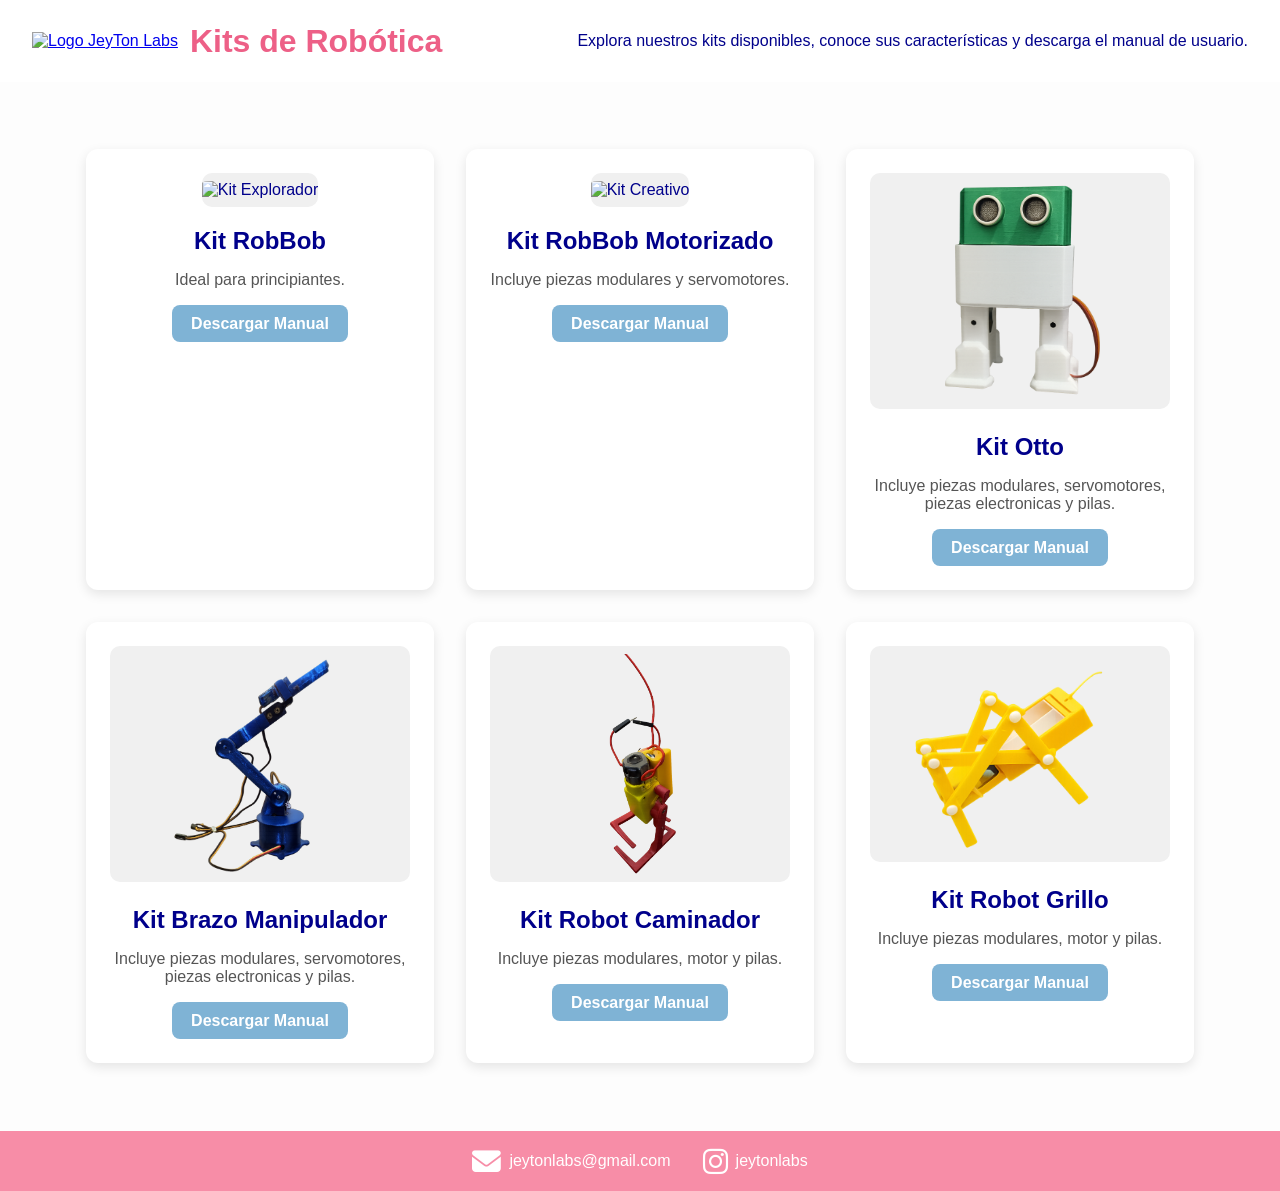
==== kits-robotica.html @ b6b12df7 "cambios-generales" ====
<!DOCTYPE html>
<html lang="es">
<head>
  <meta charset="UTF-8">
  <meta name="viewport" content="width=device-width, initial-scale=1.0">
  <title>Kits de Robótica | JeyTon Labs</title>
  <link rel="stylesheet" href="css/main.css"> <!-- Asegúrate de que esta hoja mantenga el estilo principal -->
  <link rel="stylesheet" href="css/estilo_kits.css">
  <link rel="stylesheet" href="https://cdnjs.cloudflare.com/ajax/libs/font-awesome/6.4.0/css/all.min.css">
</head>

<body>
  <header  class="jeyton-header">
    <div class="logo-container">
    <a href="index.html" >
    <img src="imgs/logo_web.png" alt="Logo JeyTon Labs" class="logo-header" /></a>
    <h1>Kits de Robótica</h1>
    </div>
    <p>Explora nuestros kits disponibles, conoce sus características y descarga el manual de usuario.</p>
  </header>

  <section class="kits-listado">
    <div class="kit-card">
      <img src="imgs/robbob.png" alt="Kit Explorador">
      <h2>Kit RobBob</h2>
      <p>Ideal para principiantes.</p>
      <!--<ul>
        <li>Sensor ultrasónico</li>
        <li>Motor DC</li>
        <li>Placa programable</li>
      </ul>-->
      <a href="manuales/Manual-RobBob.pdf" class="btn-descarga" target="_blank">Descargar Manual</a>
    </div>

    <div class="kit-card">
      <img src="imgs/robbob2.png" alt="Kit Creativo">
      <h2>Kit RobBob Motorizado</h2>
      <p>Incluye piezas modulares y servomotores.</p>
      <!--<ul>
        <li>Servomotores</li>
        <li>Plataforma 3D impresa</li>
        <li>Guía de programación</li>
      </ul>-->
      <a href="manuales/Manual RobBob Motores.pdf" class="btn-descarga" target="_blank">Descargar Manual</a>
    </div>

    <div class="kit-card">
      <img src="imgs/otto.png" alt="Kit Creativo">
      <h2>Kit Otto</h2>
      <p>Incluye piezas modulares, servomotores, piezas electronicas y pilas.</p>
      <!--<ul>
        <li>Servomotores</li>
        <li>Plataforma 3D impresa</li>
        <li>Guía de programación</li>
      </ul>-->
      <a href="manuales/mantenimiento.pdf" class="btn-descarga" target="_blank">Descargar Manual</a>
    </div>

    <div class="kit-card">
      <img src="imgs/brazo.png" alt="Kit Creativo">
      <h2>Kit Brazo Manipulador</h2>
      <p>Incluye piezas modulares, servomotores, piezas electronicas y pilas.</p>
      <!--<ul>
        <li>Servomotores</li>
        <li>Plataforma 3D impresa</li>
        <li>Guía de programación</li>
      </ul>-->
      <a href="manuales/mantenimiento-general.pdf" class="btn-descarga" target="_blank">Descargar Manual</a>
    </div>

    <div class="kit-card">
      <img src="imgs/caminador.png" alt="Kit Creativo">
      <h2>Kit Robot Caminador</h2>
      <p>Incluye piezas modulares, motor y pilas.</p>
      <!--<ul>
        <li>Servomotores</li>
        <li>Plataforma 3D impresa</li>
        <li>Guía de programación</li>
      </ul>-->
      <a href="manuales/Manual Caminador.pdf" class="btn-descarga" target="_blank">Descargar Manual</a>
    </div>

    <div class="kit-card">
      <img src="imgs/grillo.png" alt="Kit Creativo">
      <h2>Kit Robot Grillo</h2>
      <p>Incluye piezas modulares, motor y pilas.</p>
      <!--<ul>
        <li>Servomotores</li>
        <li>Plataforma 3D impresa</li>
        <li>Guía de programación</li>
      </ul>-->
      <a href="manuales/Manual Grillo.pdf" class="btn-descarga" target="_blank">Descargar Manual</a>
    </div>

    <!-- Puedes duplicar este bloque para más kits -->
  </section>

  <footer class="footer">
  <div class="social-icons">
    <a href="mailto:jeytonlabs@gmail.com" class="icono">
      <i class="fas fa-envelope"></i>
      <span>jeytonlabs@gmail.com</span>
    </a>
    <a href="https://www.instagram.com/jeytonlabs" target="_blank" class="icono">
      <i class="fab fa-instagram"></i>
      <span>jeytonlabs</span>
    </a>
  </div>
</footer>

</body>
</html>
---- css/main.css ----
@import url('https://fonts.googleapis.com/css2?family=Orbitron:wght@500;700&family=Roboto:wght@400;500&display=swap');
    body {
      font-family: 'Poppins', sans-serif;
      margin: 0;
      background-color: #fdfdfd;
      color: darkblue;
    }
    header {
      background-color: #F78DA7;
      padding: 1rem 2rem;
      display: flex;
      justify-content: space-between;
      align-items: center;
    }

    header h1 {
      color: #fff;
      margin: 0;
    }
    nav a {
      margin: 0 1rem;
      color: #fff;
      text-decoration: none;
      font-weight: 600;
    }

    /*Para responsivo*/
    .site-header {
      display: flex;
      justify-content: space-between;
      align-items: center;
      background-color: #fff;
      padding: 1rem 2rem;
      box-shadow: 0 2px 8px rgba(0,0,0,0.05);
      position: relative;
    }

    .nav-menu ul {
      display: flex;
      gap: 2rem;
      list-style: none;
      margin: 0;
      padding: 0;
    }

    .nav-menu a {
      text-decoration: none;
      color: #1a1a1a;
      font-weight: 500;
    }

    .menu-toggle {
      display: none;
      font-size: 1.8rem;
      background: none;
      border: none;
      color: #0077cc;
      cursor: pointer;
    }

    /* Estilos para móviles */
    @media (max-width: 1000px) {
      .nav-menu {
        position: absolute;
        top: 100%;
        right: 0;
        background-color: #fff;
        width: 100%;
        display: none;
        flex-direction: column;
        box-shadow: 0 4px 12px rgba(0,0,0,0.1);
      }

      .nav-menu ul {
        flex-direction: column;
        gap: 1rem;
        padding: 1rem;
      }

      .menu-toggle {
        display: block;
      }

      .nav-menu.active {
        display: flex;
      }
    }
    /*Para responsivo*/
    
    .inicio {
      display: flex;
      justify-content: center;
      align-items: center;
      background-color: #fff;
      margin-top: 5rem;
    }

    .texto-inicio h2 {
      font-family: 'Orbitron', sans-serif;
      font-size: 4rem;
      color: darkblue;
      margin-bottom: 1rem;
    }

    .texto-inicio p {
      font-family: 'Orbitron', sans-serif;
      font-size: 1.5rem;
      color: darkblue;
    }

    .imagen-inicio{
      display: flex;
      justify-content: center;
      align-items: center;
      background-color: #ffffff; /* Fondo blanco o el que prefieras */
    }

    .imagen-inicio img{
      max-width: 350px;
      width: 100%;
      height: auto;
    }

    .section {
      padding: 2rem;
    }
    .section h2 {
      color: #F78DA7;
    }
    .products, .services {
      display: grid;
      grid-template-columns: repeat(auto-fit, minmax(180px, 1fr));
      gap: 1.5rem;
      margin-top: 1rem;
    }

    .products a{
      text-decoration: none;
    }

    .products a:hover {
      color:  #F78DA7; /* cambia el color al pasar el cursor */
    }

    .card {
      background-color: #fff;
      border: 2px solid #F78DA7;
      border-radius: 10px;
      padding: 1rem;
      text-align: center;
    }
    .card img {
      max-width: 150px;
      margin-bottom: 0.5rem;
      height: 120px;
      object-fit: contain;
    }
    .button {
      display: inline-block;
      margin-top: 1rem;
      padding: 0.75rem 1.5rem;
      background-color: #7FB3D5;
      color: #fff;
      border: none;
      border-radius: 5px;
      text-decoration: none;
      font-weight: 600;
      min-width: 200px;
      text-align: center;
      align-items: center; 
    }

    .contenedor-boton {
      display: flex;
      justify-content: center;   /* Centra horizontalmente */
      align-items: center;       /* Centra verticalmente */
      height: 100px;             /* Ajusta según el alto que necesites */
      background-color: #fff; /* Opcional: fondo claro */
    }

    .boton-inspeccion {
      display: inline-block;
      margin-top: 1rem;
      padding: 0.75rem 1.5rem;
      background-color: #7FB3D5;
      color: #fff;
      border: none;
      border-radius: 5px;
      text-decoration: none;
      font-weight: 600;
      min-width: 100px;
      text-align: center;
      align-items: center; 
    }

    .manual {
      display: flex;
      align-items: center;
      gap: 2rem;
      margin-top: 2rem;
    }
    .manual img {
      max-width: 150px;
      object-fit: contain;
    }

    .logo-container {
      display: flex;
      align-items: center;
      gap: 0.75rem;
    }

    .logo-header {
      height: 120px;
      width: auto;
    }

    .logo-text {
      font-size: 2rem;
      margin: 0;
      font-family: 'Poppins', sans-serif;
    }

    .jeyton-header {
      display: flex;
      justify-content: space-between;
      align-items: center;
      padding: 1rem 2rem;
      background-color: #ffffff;
    }

    .jeyton {
      color: #4A90E2; /* Azul pastel */
      font-weight: 600;
    }

    .labs {
      color: #ED6087; /* Rosa coral */
      font-weight: 600;
    }

    .contenedor-imagen {
      display: flex;
      justify-content: center; /* Centra horizontalmente */
      align-items: center;     /* Centra verticalmente */
      background-color: #fff;  /* Opcional: fondo blanco */
    }

    .contenedor-imagen img {
      max-width: 250px;
      margin-bottom: 0rem;
      height: auto;
      object-fit: contain;
    }

    .nav-menu a {
      margin-left: 1.5rem;
      text-decoration: none;
      color: darkblue;
      font-weight: 550;
      font-size: 1.5rem;
      font-family: 'Poppins', sans-serif;
      transition: color 0.3s ease;
    }

    .nav-menu a:hover {
      color: #ED6087;
    }

    header h1 {
      font-size: 2rem;
      margin: 0;
    }

    footer {
      background-color: #F78DA7;
      color: #fff;
      text-align: center;
      padding: 1rem 0;
      margin-top: 0rem;
    }

    .social-icons {
      display: flex;
      justify-content: center;
      gap: 2rem;
    }

    .icono {
      color: #fff;
      font-size: 1rem;
      text-decoration: none;
      display: flex;
      align-items: center;
      gap: 0.5rem;
      transition: color 0.3s ease;
    }

    .icono:hover {
      color: #ED6087;
    }

    .icono i {
      font-size: 1.8rem;
    }

     @media (max-width: 1000px) {
      .inicio {
        flex-direction: column;
        text-align: center;
        padding: 2rem 1rem;
      }

      .texto-inicio h2 {
        font-size: 2rem;
      }

      .texto-inicio p {
        font-size: 1rem;
      }

      .imagen-inicio {
        margin-top: 1rem;
        max-width: 220px;
      }
---- css/estilo_kits.css ----
@import url('https://fonts.googleapis.com/css2?family=Orbitron:wght@500;700&family=Roboto:wght@400;500&display=swap');

    header{
        background-color: #fff;
    }

    header h1 {
      font-size: 2rem;
      color: #ED6087;
    }

    header p {
      font-size: 1rem;
      color: darkblue;
    }

    .kits-listado {
      display: flex;
      flex-wrap: wrap;
      justify-content: center;
      gap: 2rem;
      padding: 4.2rem 2rem;
    }

    .kit-card {
      background-color: #fff;
      border-radius: 12px;
      box-shadow: 0 4px 12px rgba(0,0,0,0.1);
      width: 300px;
      padding: 1.5rem;
      text-align: center;
      transition: transform 0.3s ease;
    }

    .kit-card:hover {
      transform: translateY(-5px);
    }

    .kit-card img {
      width: 100%;
      border-radius: 10px;
      padding-top: 0.5rem;
      padding-bottom: 0.5rem;
      max-height: 220px; /* Ajusta según el diseño deseado */
      object-fit: contain;
      background-color: #f0f0f0;
    }

    .kit-card h2 {
      font-size: 1.5rem;
      color: darkblue;
      margin-bottom: 0.5rem;
    }

    .kit-card p {
      font-size: 1rem;
      color: #555;
      margin-bottom: 1rem;
    }

    .kit-card ul {
      list-style: none;
      padding: 0;
      margin-bottom: 1rem;
    }

    .kit-card ul li {
      background-color: #f0f0f0;
      margin: 0.3rem 0;
      padding: 0.5rem;
      border-radius: 6px;
      font-size: 0.95rem;
    }

    .btn-descarga {
      display: inline-block;
      padding: 0.6rem 1.2rem;
      background-color:  #7FB3D5;
      color: #fff;
      text-decoration: none;
      border-radius: 8px;
      font-weight: bold;
      transition: background-color 0.3s ease;
    }

    .btn-descarga:hover {
      background-color: #608ba8;
    }

    
  /* Responsivo para móviles */
  @media (max-width: 1000px) {
    .jeyton-header {
      flex-direction: column;
      align-items: center;
      text-align: center;
    }

    .logo-container {
      justify-content: center;
    }

    .logo-container h2 {
      font-size: 1.6rem;
    }

    .logo-container p {
      font-size: 0.95rem;
    }
  }
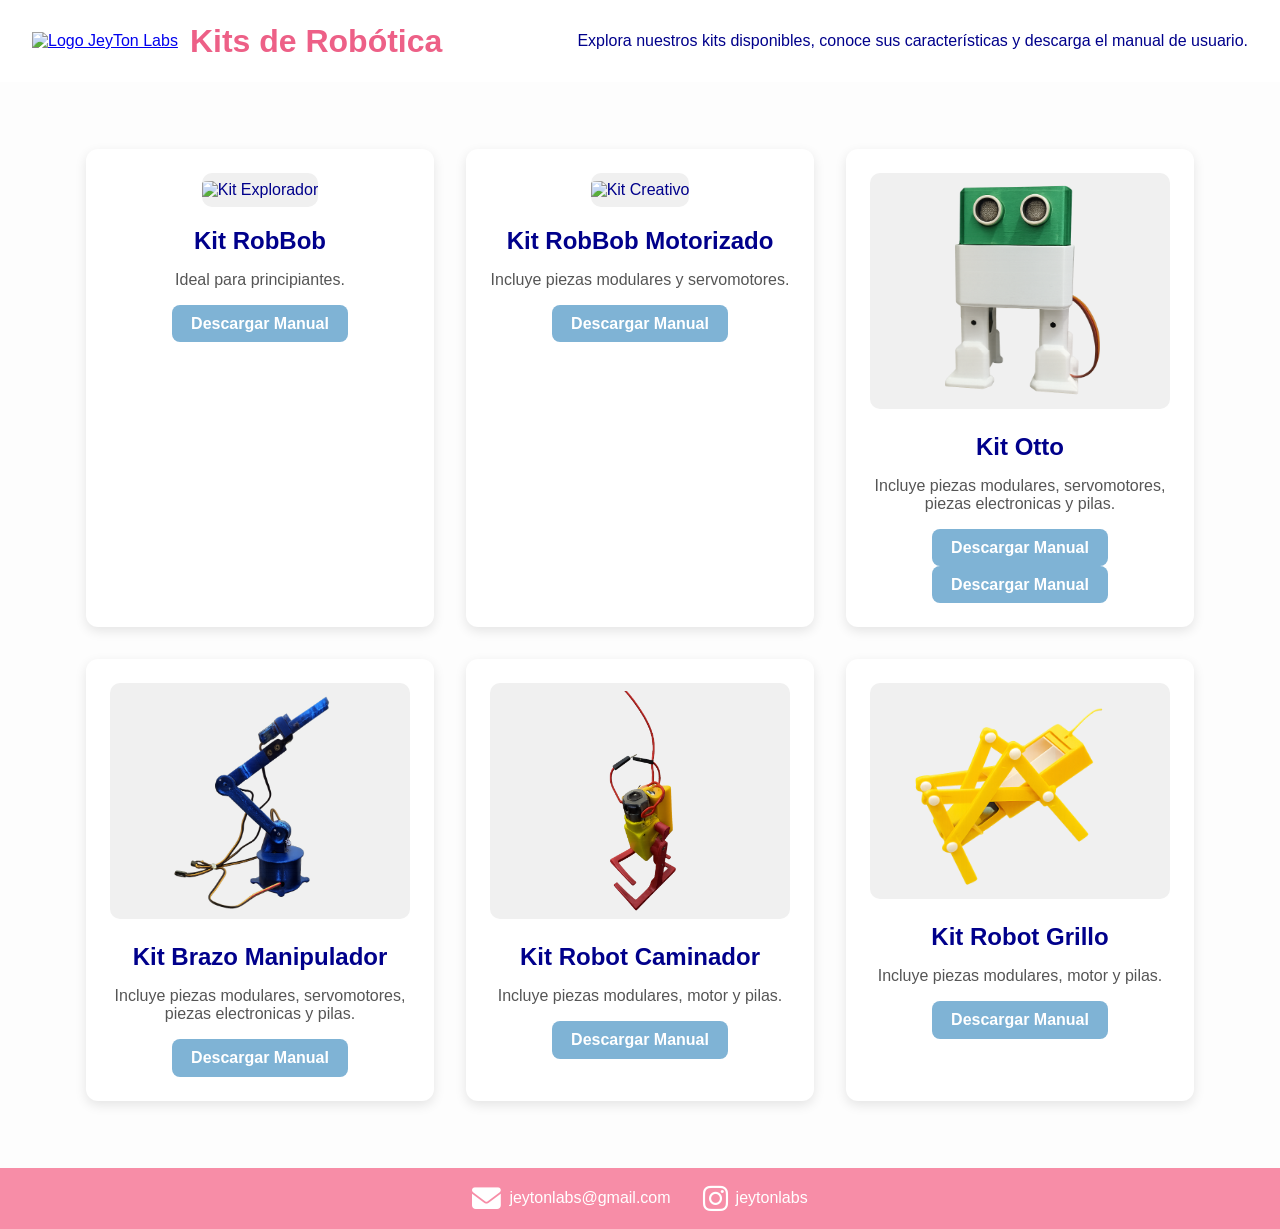
==== commit a833fdeb: "documents-2" ====
--- a/kits-robotica.html
+++ b/kits-robotica.html
@@ -53,7 +53,8 @@
         <li>Plataforma 3D impresa</li>
         <li>Guía de programación</li>
       </ul>-->
-      <a href="manuales/mantenimiento.pdf" class="btn-descarga" target="_blank">Descargar Manual</a>
+      <a href="manuales/Manual de Uso Básico del Robot Otto.pdf" class="btn-descarga" target="_blank">Descargar Manual</a>
+      <a href="Manual Otto.pdf" class="btn-descarga" target="_blank">Descargar Manual</a>
     </div>
 
     <div class="kit-card">
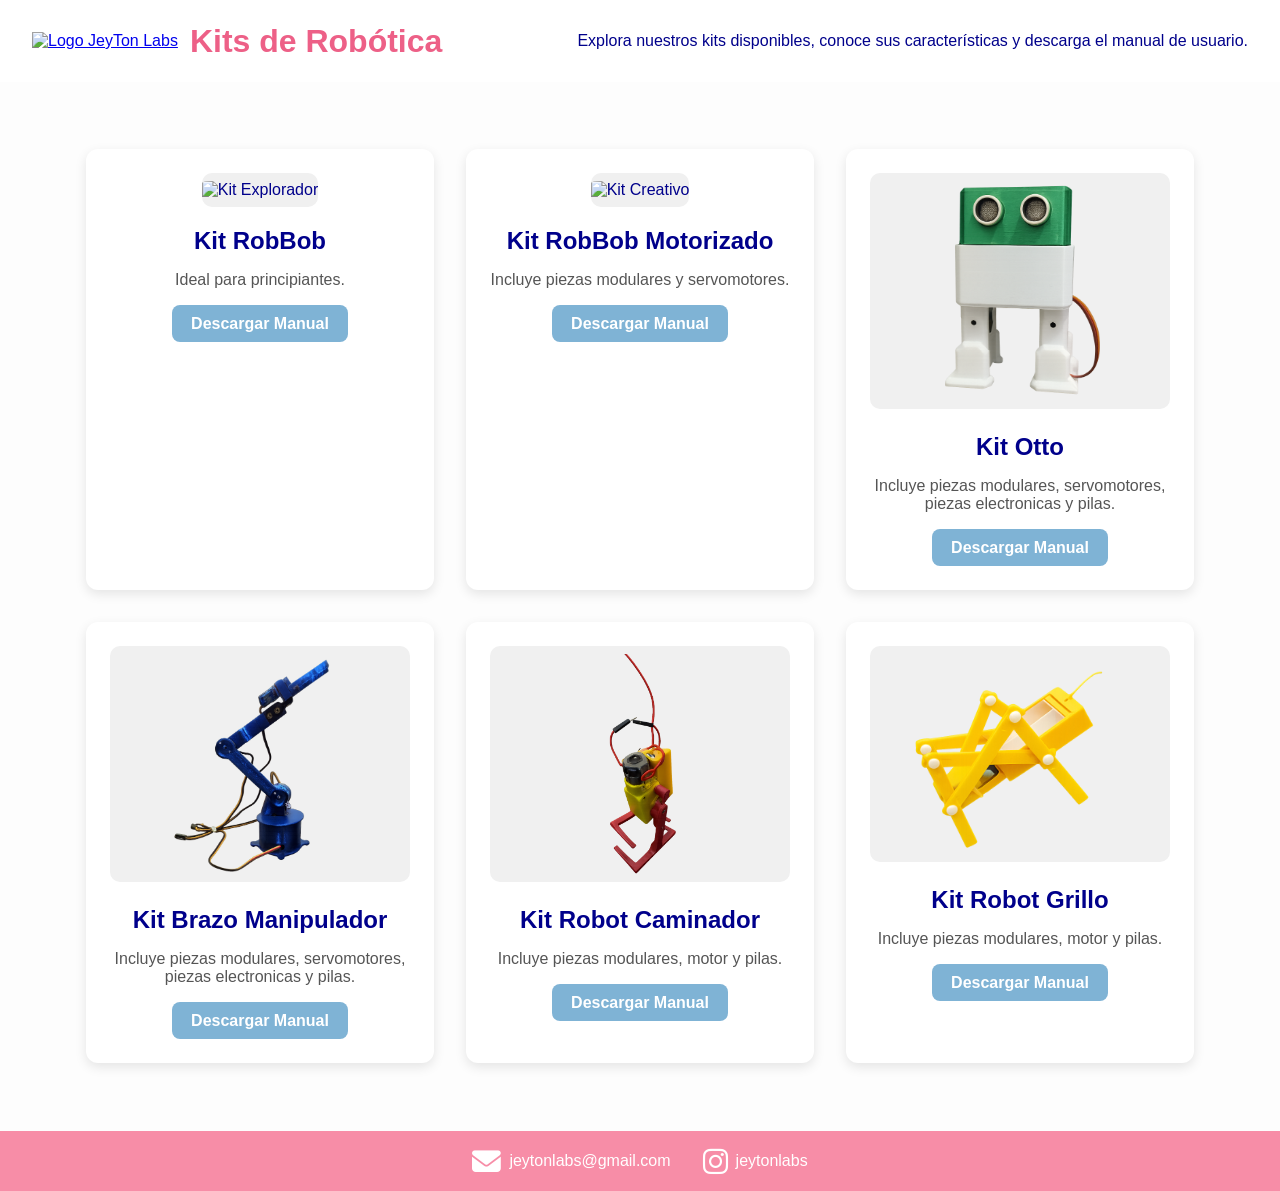
==== commit 1223a93c: "documents-3" ====
--- a/kits-robotica.html
+++ b/kits-robotica.html
@@ -54,7 +54,6 @@
         <li>Guía de programación</li>
       </ul>-->
       <a href="manuales/Manual de Uso Básico del Robot Otto.pdf" class="btn-descarga" target="_blank">Descargar Manual</a>
-      <a href="Manual Otto.pdf" class="btn-descarga" target="_blank">Descargar Manual</a>
     </div>
 
     <div class="kit-card">
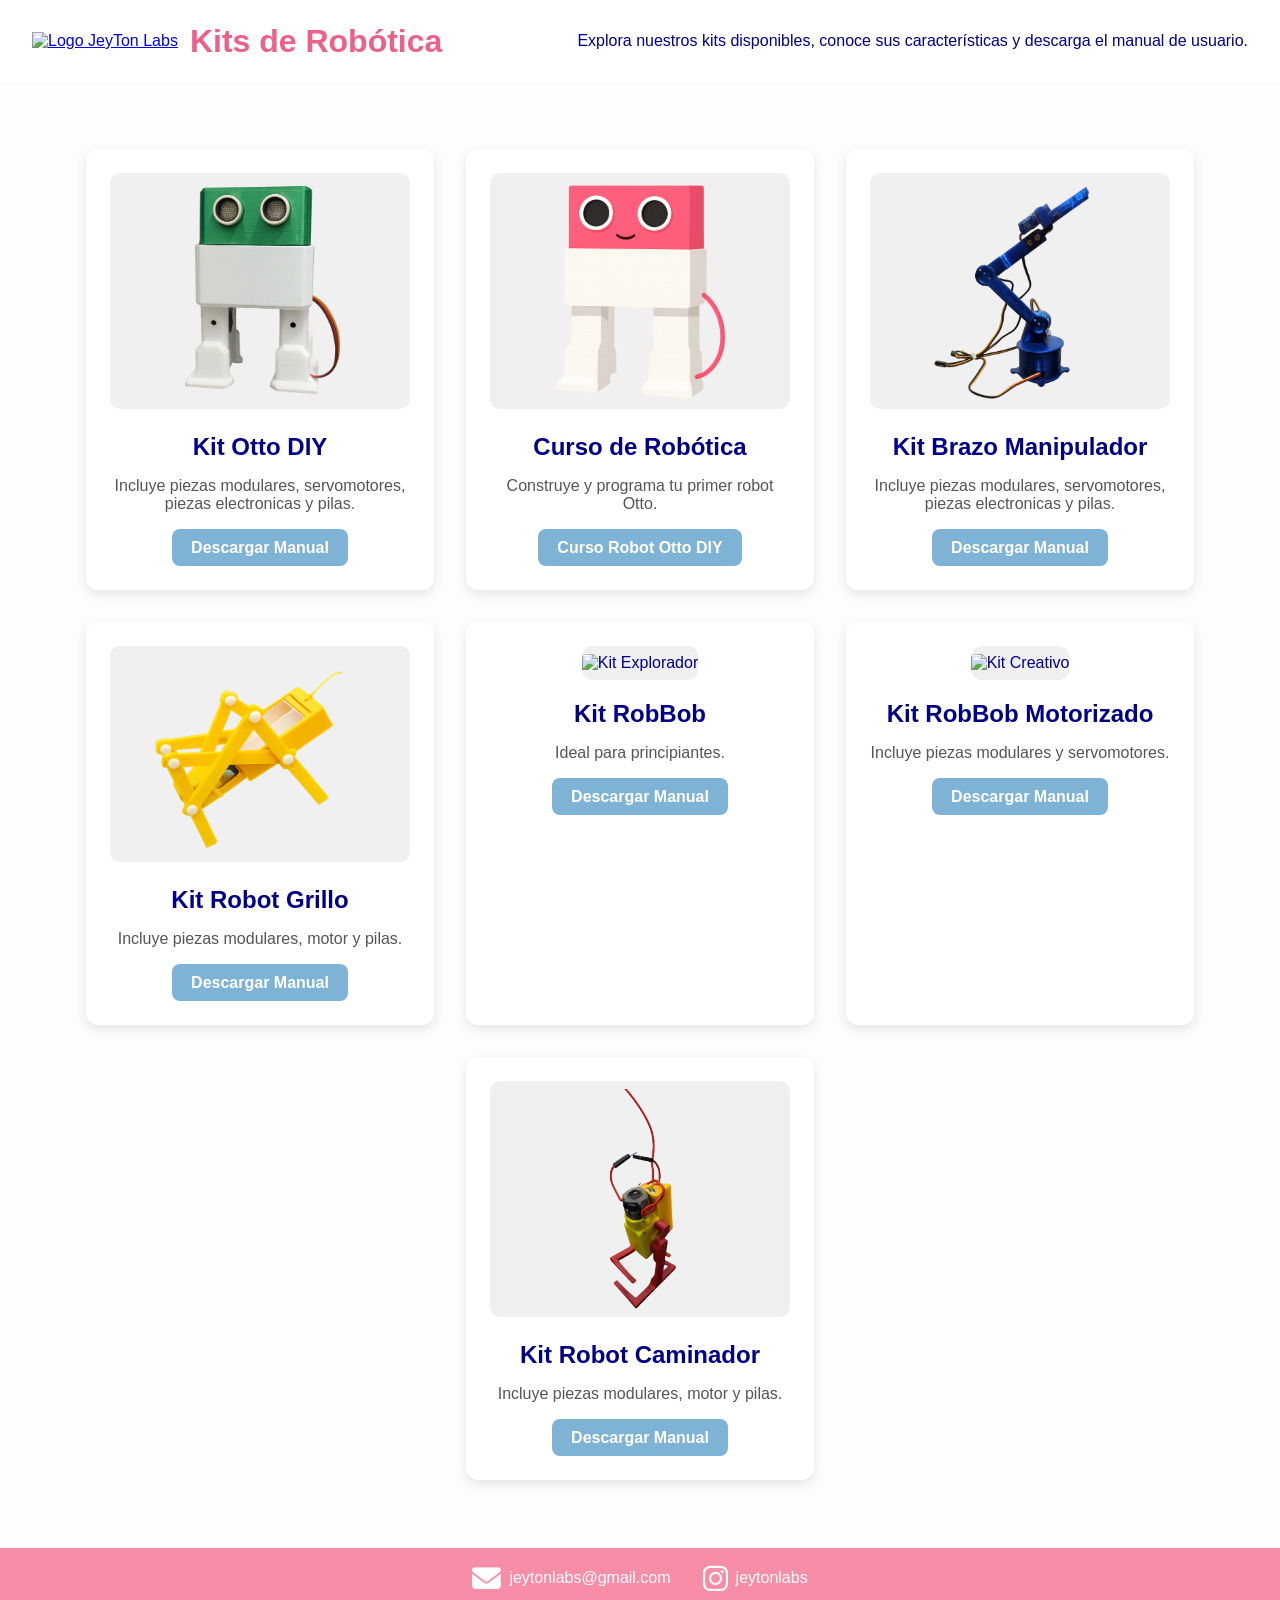
==== commit 650ef4aa: "cambios Curso" ====
--- a/kits-robotica.html
+++ b/kits-robotica.html
@@ -19,7 +19,58 @@
     <p>Explora nuestros kits disponibles, conoce sus características y descarga el manual de usuario.</p>
   </header>
 
+  
   <section class="kits-listado">
+
+     <div class="kit-card">
+      <img src="imgs/otto.png" alt="Kit Creativo">
+      <h2>Kit Otto DIY</h2>
+      <p>Incluye piezas modulares, servomotores, piezas electronicas y pilas.</p>
+      <!--<ul>
+        <li>Servomotores</li>
+        <li>Plataforma 3D impresa</li>
+        <li>Guía de programación</li>
+      </ul>-->
+      <a href="manuales/Manual de Uso Básico del Robot Otto.pdf" class="btn-descarga" target="_blank">Descargar Manual</a>
+    </div>
+
+    <div class="kit-card">
+      <img src="imgs/otto2.png" alt="Kit Creativo">
+      <h2>Curso de Robótica</h2>
+      <p>Construye y programa tu primer robot Otto.</p>
+      <!--<ul>
+        <li>Servomotores</li>
+        <li>Plataforma 3D impresa</li>
+        <li>Guía de programación</li>
+      </ul>-->
+      <a href="manuales/Presentación Curso Otto Final.pdf" class="btn-descarga" target="_blank">Curso Robot Otto DIY</a>
+    </div>
+
+    <div class="kit-card">
+      <img src="imgs/brazo.png" alt="Kit Creativo">
+      <h2>Kit Brazo Manipulador</h2>
+      <p>Incluye piezas modulares, servomotores, piezas electronicas y pilas.</p>
+      <!--<ul>
+        <li>Servomotores</li>
+        <li>Plataforma 3D impresa</li>
+        <li>Guía de programación</li>
+      </ul>-->
+      <a href="manuales/mantenimiento-general.pdf" class="btn-descarga" target="_blank">Descargar Manual</a>
+    </div>
+
+     <div class="kit-card">
+      <img src="imgs/grillo.png" alt="Kit Creativo">
+      <h2>Kit Robot Grillo</h2>
+      <p>Incluye piezas modulares, motor y pilas.</p>
+      <!--<ul>
+        <li>Servomotores</li>
+        <li>Plataforma 3D impresa</li>
+        <li>Guía de programación</li>
+      </ul>-->
+      <a href="manuales/Manual Grillo.pdf" class="btn-descarga" target="_blank">Descargar Manual</a>
+    </div>
+
+
     <div class="kit-card">
       <img src="imgs/robbob.png" alt="Kit Explorador">
       <h2>Kit RobBob</h2>
@@ -45,30 +96,6 @@
     </div>
 
     <div class="kit-card">
-      <img src="imgs/otto.png" alt="Kit Creativo">
-      <h2>Kit Otto</h2>
-      <p>Incluye piezas modulares, servomotores, piezas electronicas y pilas.</p>
-      <!--<ul>
-        <li>Servomotores</li>
-        <li>Plataforma 3D impresa</li>
-        <li>Guía de programación</li>
-      </ul>-->
-      <a href="manuales/Manual de Uso Básico del Robot Otto.pdf" class="btn-descarga" target="_blank">Descargar Manual</a>
-    </div>
-
-    <div class="kit-card">
-      <img src="imgs/brazo.png" alt="Kit Creativo">
-      <h2>Kit Brazo Manipulador</h2>
-      <p>Incluye piezas modulares, servomotores, piezas electronicas y pilas.</p>
-      <!--<ul>
-        <li>Servomotores</li>
-        <li>Plataforma 3D impresa</li>
-        <li>Guía de programación</li>
-      </ul>-->
-      <a href="manuales/mantenimiento-general.pdf" class="btn-descarga" target="_blank">Descargar Manual</a>
-    </div>
-
-    <div class="kit-card">
       <img src="imgs/caminador.png" alt="Kit Creativo">
       <h2>Kit Robot Caminador</h2>
       <p>Incluye piezas modulares, motor y pilas.</p>
@@ -78,18 +105,6 @@
         <li>Guía de programación</li>
       </ul>-->
       <a href="manuales/Manual Caminador.pdf" class="btn-descarga" target="_blank">Descargar Manual</a>
-    </div>
-
-    <div class="kit-card">
-      <img src="imgs/grillo.png" alt="Kit Creativo">
-      <h2>Kit Robot Grillo</h2>
-      <p>Incluye piezas modulares, motor y pilas.</p>
-      <!--<ul>
-        <li>Servomotores</li>
-        <li>Plataforma 3D impresa</li>
-        <li>Guía de programación</li>
-      </ul>-->
-      <a href="manuales/Manual Grillo.pdf" class="btn-descarga" target="_blank">Descargar Manual</a>
     </div>
 
     <!-- Puedes duplicar este bloque para más kits -->
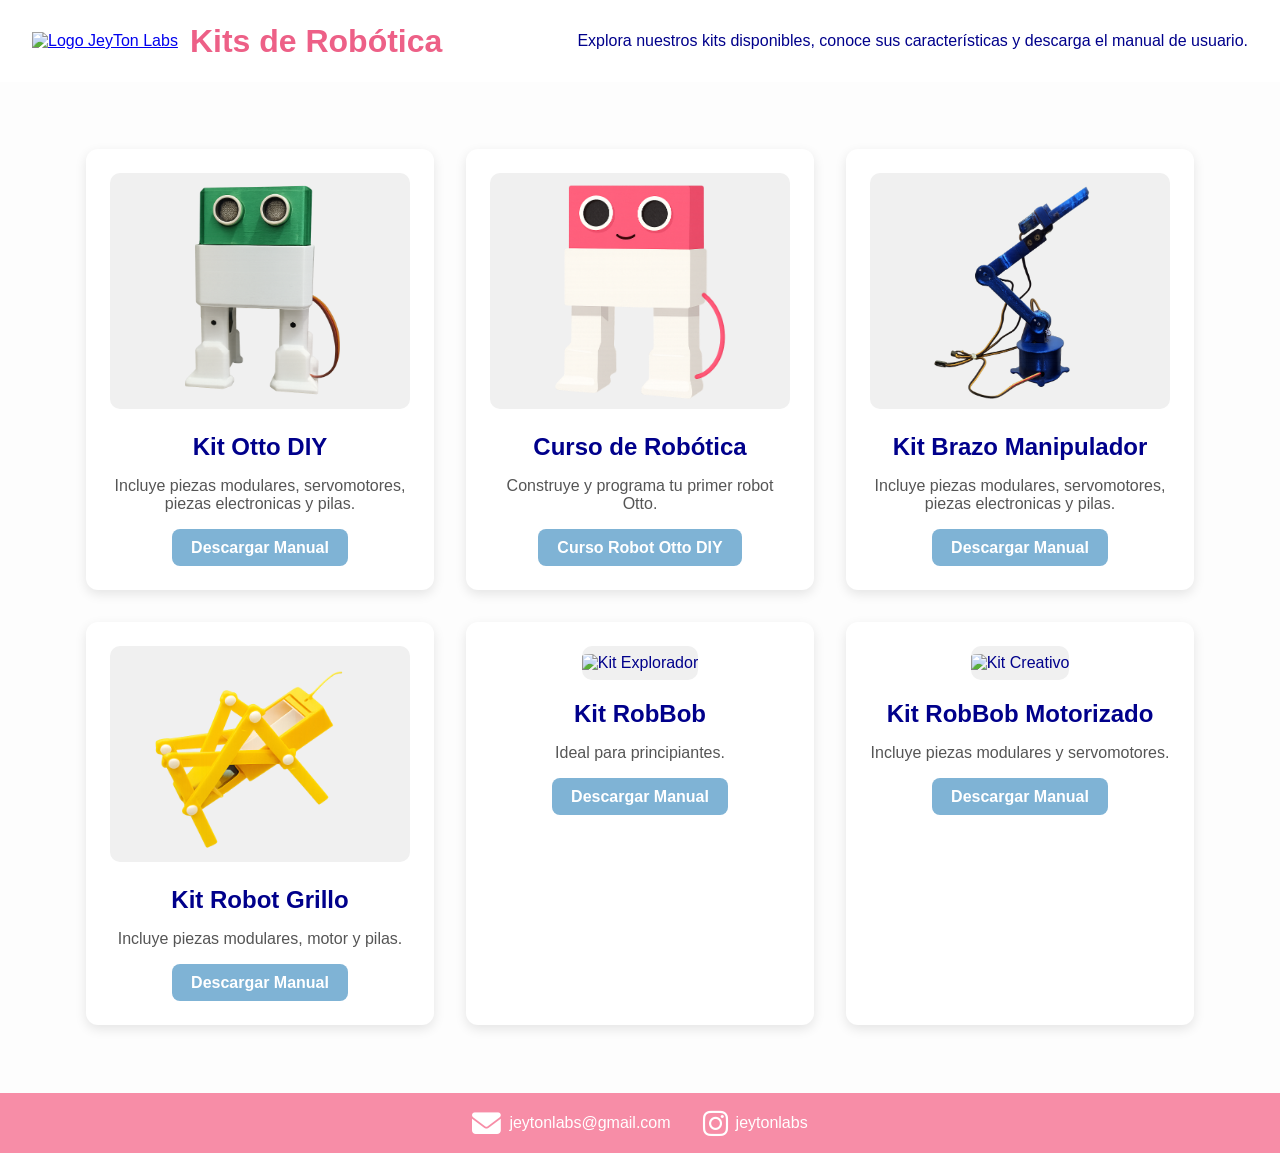
==== commit 37c4be3e: "cambios grillo" ====
--- a/kits-robotica.html
+++ b/kits-robotica.html
@@ -55,7 +55,7 @@
         <li>Plataforma 3D impresa</li>
         <li>Guía de programación</li>
       </ul>-->
-      <a href="manuales/mantenimiento-general.pdf" class="btn-descarga" target="_blank">Descargar Manual</a>
+      <a href="manuales/Manual de Uso Básico del Brazo Robótico.pdf" class="btn-descarga" target="_blank">Descargar Manual</a>
     </div>
 
      <div class="kit-card">
@@ -95,7 +95,7 @@
       <a href="manuales/Manual RobBob Motores.pdf" class="btn-descarga" target="_blank">Descargar Manual</a>
     </div>
 
-    <div class="kit-card">
+    <!--<div class="kit-card">
       <img src="imgs/caminador.png" alt="Kit Creativo">
       <h2>Kit Robot Caminador</h2>
       <p>Incluye piezas modulares, motor y pilas.</p>
@@ -103,8 +103,8 @@
         <li>Servomotores</li>
         <li>Plataforma 3D impresa</li>
         <li>Guía de programación</li>
-      </ul>-->
-      <a href="manuales/Manual Caminador.pdf" class="btn-descarga" target="_blank">Descargar Manual</a>
+      </ul>
+      <a href="manuales/Manual Caminador.pdf" class="btn-descarga" target="_blank">Descargar Manual</a>-->
     </div>
 
     <!-- Puedes duplicar este bloque para más kits -->
